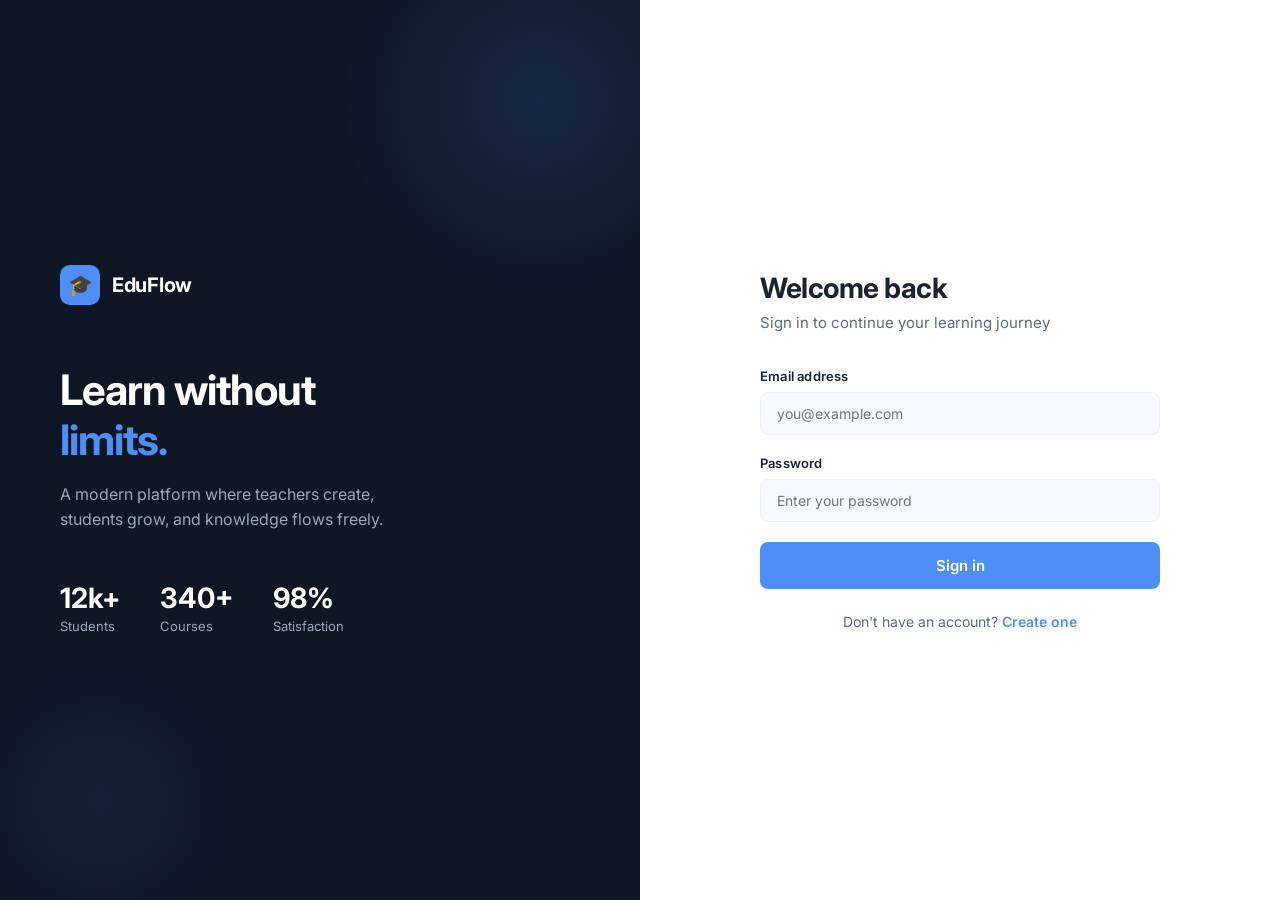
==== static/courses.html @ cb85c4d3 "Initial commit: EduFlow backend + frontend" ====
<!DOCTYPE html>
<html lang="en">
<head>
  <meta charset="UTF-8">
  <meta name="viewport" content="width=device-width, initial-scale=1.0">
  <title>EduFlow — Courses</title>
  <link rel="stylesheet" href="style.css">
</head>
<body>
  <div class="app">
    <aside class="sidebar">
      <div class="sidebar-logo">
        <div class="sidebar-logo-icon">🎓</div>
        <span class="sidebar-logo-text">EduFlow</span>
      </div>
      <nav class="sidebar-nav">
        <div class="nav-label">Menu</div>
        <a href="dashboard.html" class="nav-item">
          <span class="nav-icon">🏠</span> Dashboard
        </a>
        <a href="courses.html" class="nav-item active">
          <span class="nav-icon">📚</span> Courses
        </a>
        <a href="assignments.html" class="nav-item">
          <span class="nav-icon">📝</span> Assignments
        </a>
      </nav>
      <div class="sidebar-user">
        <div class="user-avatar" id="user-avatar">?</div>
        <div class="user-info">
          <div class="user-name" id="user-name">Loading...</div>
          <div class="user-role" id="user-role">—</div>
        </div>
        <button class="logout-btn" onclick="logout()" title="Sign out">⬅️</button>
      </div>
    </aside>

    <main class="main">
      <div class="page-header">
        <div style="display:flex;justify-content:space-between;align-items:center">
          <div>
            <h1>Courses</h1>
            <p id="courses-subtitle">Browse and manage your courses</p>
          </div>
          <button class="btn btn-primary" id="create-btn" style="display:none;width:auto" onclick="openModal()">
            + New Course
          </button>
        </div>
      </div>

      <div class="cards-grid" id="courses-grid">
        <div class="empty-state" style="grid-column:1/-1">
          <div class="empty-icon">⏳</div>
          <h4>Loading...</h4>
        </div>
      </div>
    </main>
  </div>

  <!-- Create Course Modal -->
  <div class="modal-overlay" id="modal">
    <div class="modal">
      <h3>Create New Course</h3>
      <div class="form-group">
        <label>Course Title</label>
        <input type="text" id="course-title" placeholder="e.g. Introduction to Mathematics">
      </div>
      <div class="form-group">
        <label>Description</label>
        <textarea id="course-desc" placeholder="What will students learn?"></textarea>
      </div>
      <div class="modal-actions">
        <button class="btn btn-secondary" onclick="closeModal()">Cancel</button>
        <button class="btn btn-primary" onclick="createCourse()">Create Course</button>
      </div>
    </div>
  </div>

  <script src="app.js"></script>
  <script>
    requireAuth();
    const role = getRole();
    let selectedCourseId = null;

    async function loadPage() {
      const meRes = await apiFetch('/me');
      const user = await meRes.json();
      document.getElementById('user-avatar').textContent = user.role === 'teacher' ? 'T' : 'S';
      document.getElementById('user-role').textContent = user.role;

      if (user.role == 'admin') {
        document.getElementById('admin-nav-label').style.display = 'block';
        document.getElementById('admin-nav-link').style.display = 'flex';
      }

      if (role === 'teacher') {
        document.getElementById('create-btn').style.display = 'inline-flex';
        document.getElementById('courses-subtitle').textContent = 'Manage your courses and content';
      }

      loadCourses();
    }

    async function loadCourses() {
      const res = await apiFetch('/courses');
      const courses = await res.json();
      const grid = document.getElementById('courses-grid');

      if (courses.length === 0) {
        grid.innerHTML = `
          <div class="empty-state" style="grid-column:1/-1">
            <div class="empty-icon">📚</div>
            <h4>No courses yet</h4>
            <p>${role === 'teacher' ? 'Create your first course using the button above' : 'No courses available to enroll in yet'}</p>
          </div>`;
        return;
      }

      grid.innerHTML = courses.map(c => `
        <div class="card" onclick="openCourse(${c.id}, '${c.title}')">
          <div class="card-badge badge-blue">📚 Course</div>
          <h4>${c.title}</h4>
          <p>${c.description || 'No description provided.'}</p>
          <div class="card-footer">
            <span>${timeAgo(c.created_at)}</span>
            <span style="color:var(--blue);font-weight:600">${role === 'teacher' ? 'Manage →' : 'View →'}</span>
          </div>
        </div>`).join('');
    }

    function openCourse(id, title) {
      localStorage.setItem('currentCourseId', id);
      localStorage.setItem('currentCourseTitle', title);
      window.location.href = 'lessons.html';
    }

    async function createCourse() {
      const title = document.getElementById('course-title').value.trim();
      const description = document.getElementById('course-desc').value.trim();

      if (!title) { showToast('Title is required', 'error'); return; }

      const res = await apiFetch('/courses/create', {
        method: 'POST',
        body: JSON.stringify({ title, description })
      });

      if (res.ok) {
        showToast('Course created successfully!');
        closeModal();
        document.getElementById('course-title').value = '';
        document.getElementById('course-desc').value = '';
        loadCourses();
      } else {
        showToast('Failed to create course', 'error');
      }
    }

    async function enrollCourse(id) {
      const res = await apiFetch(`/courses/${id}/enroll`, { method: 'POST' });
      if (res.ok) {
        showToast('Enrolled successfully! 🎉');
        loadCourses();
      } else {
        showToast('Already enrolled or error occurred', 'error');
      }
    }

    function openModal() {
      document.getElementById('modal').classList.add('show');
    }

    function closeModal() {
      document.getElementById('modal').classList.remove('show');
    }

    loadPage();
  </script>
</body>
</html>
---- static/style.css ----
@import url('https://fonts.googleapis.com/css2?family=Inter:wght@300;400;500;600;700&display=swap');

* {
  margin: 0;
  padding: 0;
  box-sizing: border-box;
}

:root {
  --navy: #0F1623;
  --navy-light: #1A2332;
  --navy-border: #243044;
  --blue: #4F8EF7;
  --blue-dark: #3A7AE4;
  --blue-glow: rgba(79, 142, 247, 0.15);
  --white: #FFFFFF;
  --gray-100: #F7F9FC;
  --gray-200: #EEF2F7;
  --gray-400: #9BA8BB;
  --gray-600: #5A6A82;
  --gray-800: #2D3748;
  --green: #22C55E;
  --red: #EF4444;
  --amber: #F59E0B;
  --text-primary: #1A2332;
  --text-secondary: #5A6A82;
  --radius: 12px;
  --radius-sm: 8px;
  --shadow: 0 4px 24px rgba(15, 22, 35, 0.08);
  --shadow-lg: 0 8px 40px rgba(15, 22, 35, 0.14);
}

body {
  font-family: 'Inter', sans-serif;
  background: var(--gray-100);
  color: var(--text-primary);
  min-height: 100vh;
}

/* ── AUTH PAGES ── */
.auth-page {
  min-height: 100vh;
  display: grid;
  grid-template-columns: 1fr 1fr;
}

.auth-left {
  background: var(--navy);
  display: flex;
  flex-direction: column;
  justify-content: center;
  padding: 60px;
  position: relative;
  overflow: hidden;
}

.auth-left::before {
  content: '';
  position: absolute;
  width: 400px;
  height: 400px;
  background: radial-gradient(circle, rgba(79,142,247,0.15) 0%, transparent 70%);
  top: -100px;
  right: -100px;
  border-radius: 50%;
}

.auth-left::after {
  content: '';
  position: absolute;
  width: 300px;
  height: 300px;
  background: radial-gradient(circle, rgba(79,142,247,0.08) 0%, transparent 70%);
  bottom: -50px;
  left: -50px;
  border-radius: 50%;
}

.auth-logo {
  display: flex;
  align-items: center;
  gap: 12px;
  margin-bottom: 60px;
  position: relative;
  z-index: 1;
}

.auth-logo-icon {
  width: 40px;
  height: 40px;
  background: var(--blue);
  border-radius: 10px;
  display: flex;
  align-items: center;
  justify-content: center;
  font-size: 20px;
}

.auth-logo-text {
  font-size: 20px;
  font-weight: 700;
  color: var(--white);
  letter-spacing: -0.3px;
}

.auth-headline {
  position: relative;
  z-index: 1;
}

.auth-headline h1 {
  font-size: 42px;
  font-weight: 700;
  color: var(--white);
  line-height: 1.2;
  letter-spacing: -1px;
  margin-bottom: 16px;
}

.auth-headline h1 span {
  color: var(--blue);
}

.auth-headline p {
  font-size: 16px;
  color: var(--gray-400);
  line-height: 1.6;
  max-width: 380px;
}

.auth-stats {
  display: flex;
  gap: 40px;
  margin-top: 48px;
  position: relative;
  z-index: 1;
}

.auth-stat strong {
  display: block;
  font-size: 28px;
  font-weight: 700;
  color: var(--white);
}

.auth-stat span {
  font-size: 13px;
  color: var(--gray-400);
}

.auth-right {
  display: flex;
  align-items: center;
  justify-content: center;
  padding: 60px;
  background: var(--white);
}

.auth-form-container {
  width: 100%;
  max-width: 400px;
}

.auth-form-container h2 {
  font-size: 28px;
  font-weight: 700;
  color: var(--text-primary);
  margin-bottom: 8px;
  letter-spacing: -0.5px;
}

.auth-form-container p {
  color: var(--text-secondary);
  margin-bottom: 36px;
  font-size: 15px;
}

.form-group {
  margin-bottom: 20px;
}

.form-group label {
  display: block;
  font-size: 13px;
  font-weight: 600;
  color: var(--text-primary);
  margin-bottom: 8px;
  letter-spacing: 0.2px;
}

.form-group input,
.form-group select,
.form-group textarea {
  width: 100%;
  padding: 12px 16px;
  border: 1.5px solid var(--gray-200);
  border-radius: var(--radius-sm);
  font-family: 'Inter', sans-serif;
  font-size: 14px;
  color: var(--text-primary);
  background: var(--gray-100);
  transition: all 0.2s;
  outline: none;
}

.form-group input:focus,
.form-group select:focus,
.form-group textarea:focus {
  border-color: var(--blue);
  background: var(--white);
  box-shadow: 0 0 0 3px var(--blue-glow);
}

.form-group textarea {
  resize: vertical;
  min-height: 100px;
}

.btn {
  display: inline-flex;
  align-items: center;
  justify-content: center;
  gap: 8px;
  padding: 12px 24px;
  border-radius: var(--radius-sm);
  font-family: 'Inter', sans-serif;
  font-size: 14px;
  font-weight: 600;
  cursor: pointer;
  transition: all 0.2s;
  border: none;
  text-decoration: none;
}

.btn-primary {
  background: var(--blue);
  color: var(--white);
  width: 100%;
  padding: 14px;
  font-size: 15px;
}

.btn-primary:hover {
  background: var(--blue-dark);
  transform: translateY(-1px);
  box-shadow: 0 4px 16px rgba(79, 142, 247, 0.4);
}

.btn-secondary {
  background: var(--gray-200);
  color: var(--text-primary);
}

.btn-secondary:hover {
  background: var(--gray-400);
  color: var(--white);
}

.btn-danger {
  background: var(--red);
  color: var(--white);
}

.auth-switch {
  text-align: center;
  margin-top: 24px;
  font-size: 14px;
  color: var(--text-secondary);
}

.auth-switch a {
  color: var(--blue);
  font-weight: 600;
  text-decoration: none;
}

.alert {
  padding: 12px 16px;
  border-radius: var(--radius-sm);
  font-size: 14px;
  margin-bottom: 20px;
  display: none;
}

.alert.show { display: block; }
.alert-error { background: #FEF2F2; color: var(--red); border: 1px solid #FECACA; }
.alert-success { background: #F0FDF4; color: #16A34A; border: 1px solid #BBF7D0; }

/* ── APP LAYOUT ── */
.app {
  min-height: 100vh;
}

/* ── SIDEBAR ── */
.sidebar {
  background: var(--navy);
  display: flex;
  flex-direction: column;
  padding: 24px 0;
  position: fixed;
  width: 260px;
  height: 100vh;
  overflow-y: auto;
}

.sidebar-logo {
  display: flex;
  align-items: center;
  gap: 12px;
  padding: 0 24px 32px;
  border-bottom: 1px solid var(--navy-border);
}

.sidebar-logo-icon {
  width: 36px;
  height: 36px;
  background: var(--blue);
  border-radius: 8px;
  display: flex;
  align-items: center;
  justify-content: center;
  font-size: 18px;
  flex-shrink: 0;
}

.sidebar-logo-text {
  font-size: 16px;
  font-weight: 700;
  color: var(--white);
  letter-spacing: -0.3px;
}

.sidebar-nav {
  padding: 24px 12px;
  flex: 1;
}

.nav-label {
  font-size: 10px;
  font-weight: 700;
  text-transform: uppercase;
  letter-spacing: 1.2px;
  color: var(--gray-600);
  padding: 0 12px;
  margin-bottom: 8px;
  margin-top: 20px;
}

.nav-label:first-child { margin-top: 0; }

.nav-item {
  display: flex;
  align-items: center;
  gap: 12px;
  padding: 11px 12px;
  border-radius: var(--radius-sm);
  color: var(--gray-400);
  text-decoration: none;
  font-size: 14px;
  font-weight: 500;
  transition: all 0.15s;
  cursor: pointer;
  border: none;
  background: none;
  width: 100%;
  text-align: left;
}

.nav-item:hover {
  background: var(--navy-light);
  color: var(--white);
}

.nav-item.active {
  background: var(--blue-glow);
  color: var(--blue);
}

.nav-item .nav-icon {
  width: 18px;
  text-align: center;
  font-size: 16px;
}

.sidebar-user {
  padding: 16px 24px;
  border-top: 1px solid var(--navy-border);
  display: flex;
  align-items: center;
  gap: 12px;
}

.user-avatar {
  width: 36px;
  height: 36px;
  border-radius: 50%;
  background: var(--blue);
  display: flex;
  align-items: center;
  justify-content: center;
  font-size: 14px;
  font-weight: 700;
  color: var(--white);
  flex-shrink: 0;
}

.user-info { flex: 1; min-width: 0; }

.user-name {
  font-size: 13px;
  font-weight: 600;
  color: var(--white);
  white-space: nowrap;
  overflow: hidden;
  text-overflow: ellipsis;
}

.user-role {
  font-size: 11px;
  color: var(--gray-400);
  text-transform: capitalize;
}

.logout-btn {
  background: none;
  border: none;
  color: var(--gray-600);
  cursor: pointer;
  padding: 4px;
  font-size: 16px;
  transition: color 0.15s;
}

.logout-btn:hover { color: var(--red); }

/* ── MAIN CONTENT ── */
.main {
  margin-left: 260px;
  padding: 32px;
  min-height: 100vh;
}

.page-header {
  margin-bottom: 32px;
}

.page-header h1 {
  font-size: 26px;
  font-weight: 700;
  color: var(--text-primary);
  letter-spacing: -0.5px;
}

.page-header p {
  color: var(--text-secondary);
  font-size: 14px;
  margin-top: 4px;
}

/* ── WELCOME CARD ── */
.welcome-card {
  background: linear-gradient(135deg, var(--navy) 0%, #1E3A5F 50%, #1A2D4A 100%);
  border-radius: var(--radius);
  padding: 36px;
  margin-bottom: 32px;
  position: relative;
  overflow: hidden;
}

.welcome-card::before {
  content: '';
  position: absolute;
  width: 300px;
  height: 300px;
  background: radial-gradient(circle, rgba(79,142,247,0.2) 0%, transparent 70%);
  top: -80px;
  right: -80px;
}

.welcome-card::after {
  content: '';
  position: absolute;
  width: 200px;
  height: 200px;
  background: radial-gradient(circle, rgba(79,142,247,0.1) 0%, transparent 70%);
  bottom: -40px;
  left: 200px;
}

.welcome-card h2 {
  font-size: 24px;
  font-weight: 700;
  color: var(--white);
  margin-bottom: 8px;
  position: relative;
  z-index: 1;
}

.welcome-card p {
  color: var(--gray-400);
  font-size: 14px;
  position: relative;
  z-index: 1;
}

/* ── STATS ROW ── */
.stats-row {
  display: grid;
  grid-template-columns: repeat(3, 1fr);
  gap: 16px;
  margin-bottom: 32px;
}

.stat-card {
  background: var(--white);
  border-radius: var(--radius);
  padding: 24px;
  box-shadow: var(--shadow);
  display: flex;
  align-items: center;
  gap: 16px;
}

.stat-icon {
  width: 48px;
  height: 48px;
  border-radius: 12px;
  display: flex;
  align-items: center;
  justify-content: center;
  font-size: 22px;
  flex-shrink: 0;
}

.stat-icon.blue { background: var(--blue-glow); }
.stat-icon.green { background: rgba(34,197,94,0.1); }
.stat-icon.amber { background: rgba(245,158,11,0.1); }

.stat-info strong {
  display: block;
  font-size: 26px;
  font-weight: 700;
  color: var(--text-primary);
  letter-spacing: -0.5px;
}

.stat-info span {
  font-size: 13px;
  color: var(--text-secondary);
}

/* ── CARDS GRID ── */
.section-header {
  display: flex;
  align-items: center;
  justify-content: space-between;
  margin-bottom: 16px;
}

.section-header h3 {
  font-size: 16px;
  font-weight: 700;
  color: var(--text-primary);
}

.cards-grid {
  display: grid;
  grid-template-columns: repeat(auto-fill, minmax(280px, 1fr));
  gap: 16px;
}

.card {
  background: var(--white);
  border-radius: var(--radius);
  padding: 24px;
  box-shadow: var(--shadow);
  transition: all 0.2s;
  cursor: pointer;
  border: 1.5px solid transparent;
}

.card:hover {
  transform: translateY(-2px);
  box-shadow: var(--shadow-lg);
  border-color: var(--blue);
}

.card-badge {
  display: inline-flex;
  align-items: center;
  gap: 6px;
  padding: 4px 10px;
  border-radius: 20px;
  font-size: 11px;
  font-weight: 600;
  margin-bottom: 14px;
}

.badge-blue { background: var(--blue-glow); color: var(--blue); }
.badge-green { background: rgba(34,197,94,0.1); color: #16A34A; }
.badge-amber { background: rgba(245,158,11,0.1); color: #B45309; }

.card h4 {
  font-size: 16px;
  font-weight: 700;
  color: var(--text-primary);
  margin-bottom: 8px;
  letter-spacing: -0.2px;
}

.card p {
  font-size: 13px;
  color: var(--text-secondary);
  line-height: 1.5;
  margin-bottom: 16px;
}

.card-footer {
  display: flex;
  align-items: center;
  justify-content: space-between;
  padding-top: 16px;
  border-top: 1px solid var(--gray-200);
  font-size: 12px;
  color: var(--text-secondary);
}

/* ── MODAL ── */
.modal-overlay {
  position: fixed;
  inset: 0;
  background: rgba(15, 22, 35, 0.6);
  display: flex;
  align-items: center;
  justify-content: center;
  z-index: 1000;
  opacity: 0;
  pointer-events: none;
  transition: opacity 0.2s;
  backdrop-filter: blur(4px);
}

.modal-overlay.show {
  opacity: 1;
  pointer-events: all;
}

.modal {
  background: var(--white);
  border-radius: var(--radius);
  padding: 32px;
  width: 90%;
  max-width: 480px;
  transform: translateY(16px);
  transition: transform 0.2s;
  box-shadow: var(--shadow-lg);
}

.modal-overlay.show .modal {
  transform: translateY(0);
}

.modal h3 {
  font-size: 20px;
  font-weight: 700;
  color: var(--text-primary);
  margin-bottom: 24px;
  letter-spacing: -0.3px;
}

.modal-actions {
  display: flex;
  gap: 12px;
  margin-top: 24px;
}

.modal-actions .btn { flex: 1; }

/* ── LESSONS & ASSIGNMENTS ── */
.list-item {
  background: var(--white);
  border-radius: var(--radius);
  padding: 20px 24px;
  margin-bottom: 12px;
  box-shadow: var(--shadow);
  display: flex;
  align-items: center;
  gap: 16px;
  transition: all 0.2s;
  cursor: pointer;
}

.list-item:hover {
  transform: translateX(4px);
  border-left: 3px solid var(--blue);
}

.list-number {
  width: 36px;
  height: 36px;
  background: var(--blue-glow);
  color: var(--blue);
  border-radius: 8px;
  display: flex;
  align-items: center;
  justify-content: center;
  font-size: 13px;
  font-weight: 700;
  flex-shrink: 0;
}

.list-info { flex: 1; }

.list-info h4 {
  font-size: 15px;
  font-weight: 600;
  color: var(--text-primary);
  margin-bottom: 4px;
}

.list-info p {
  font-size: 13px;
  color: var(--text-secondary);
}

.grade-badge {
  padding: 6px 14px;
  border-radius: 20px;
  font-size: 13px;
  font-weight: 700;
}

.grade-a { background: rgba(34,197,94,0.1); color: #16A34A; }
.grade-b { background: var(--blue-glow); color: var(--blue); }
.grade-c { background: rgba(245,158,11,0.1); color: #B45309; }
.grade-f { background: rgba(239,68,68,0.1); color: var(--red); }
.grade-pending { background: var(--gray-200); color: var(--gray-600); }

/* ── EMPTY STATE ── */
.empty-state {
  text-align: center;
  padding: 60px 20px;
  color: var(--text-secondary);
}

.empty-state .empty-icon {
  font-size: 48px;
  margin-bottom: 16px;
  opacity: 0.5;
}

.empty-state h4 {
  font-size: 16px;
  font-weight: 600;
  color: var(--text-primary);
  margin-bottom: 8px;
}

.empty-state p { font-size: 14px; }

/* ── TOAST ── */
.toast {
  position: fixed;
  bottom: 24px;
  right: 24px;
  background: var(--navy);
  color: var(--white);
  padding: 14px 20px;
  border-radius: var(--radius-sm);
  font-size: 14px;
  font-weight: 500;
  box-shadow: var(--shadow-lg);
  transform: translateY(80px);
  transition: transform 0.3s cubic-bezier(0.34, 1.56, 0.64, 1);
  z-index: 9999;
  display: flex;
  align-items: center;
  gap: 10px;
  max-width: 320px;
}

.toast.show { transform: translateY(0); }
.toast.success { border-left: 3px solid var(--green); }
.toast.error { border-left: 3px solid var(--red); }

/* ── LOADING ── */
.spinner {
  width: 20px;
  height: 20px;
  border: 2px solid rgba(255,255,255,0.3);
  border-top-color: var(--white);
  border-radius: 50%;
  animation: spin 0.7s linear infinite;
  display: inline-block;
}

@keyframes spin { to { transform: rotate(360deg); } }

/* ── RESPONSIVE ── */
@media (max-width: 768px) {
  .auth-page { grid-template-columns: 1fr; }
  .auth-left { display: none; }
  .app { grid-template-columns: 1fr; }
  .sidebar { display: none; }
  .main { margin-left: 0; padding: 20px; }
  .stats-row { grid-template-columns: 1fr; }
}
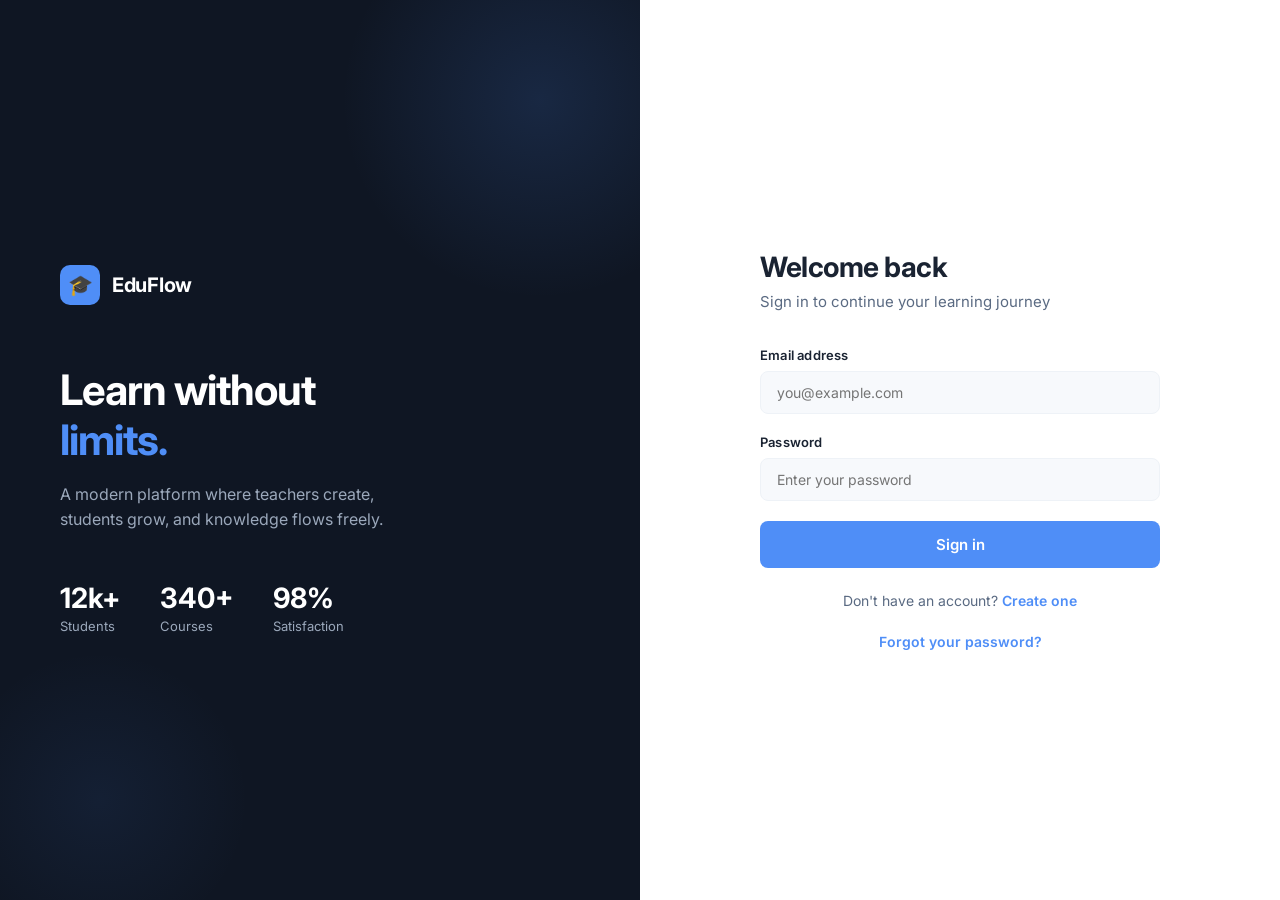
==== commit a9c2068c: "Add student/teacher profile page with GPA, department, and class info" ====
--- a/static/courses.html
+++ b/static/courses.html
@@ -23,6 +23,13 @@
         </a>
         <a href="assignments.html" class="nav-item">
           <span class="nav-icon">📝</span> Assignments
+        </a>
+        <a href="profile.html" class="nav-item">
+          <span class="nav-icon">👤</span> Profile
+        </a>
+        <div class="nav-label" id="admin-nav-label" style="display:none">Admin</div>
+        <a href="admin.html" class="nav-item" id="admin-nav-link" style="display:none">
+          <span class="nav-icon">👑</span> Admin Panel
         </a>
       </nav>
       <div class="sidebar-user">
